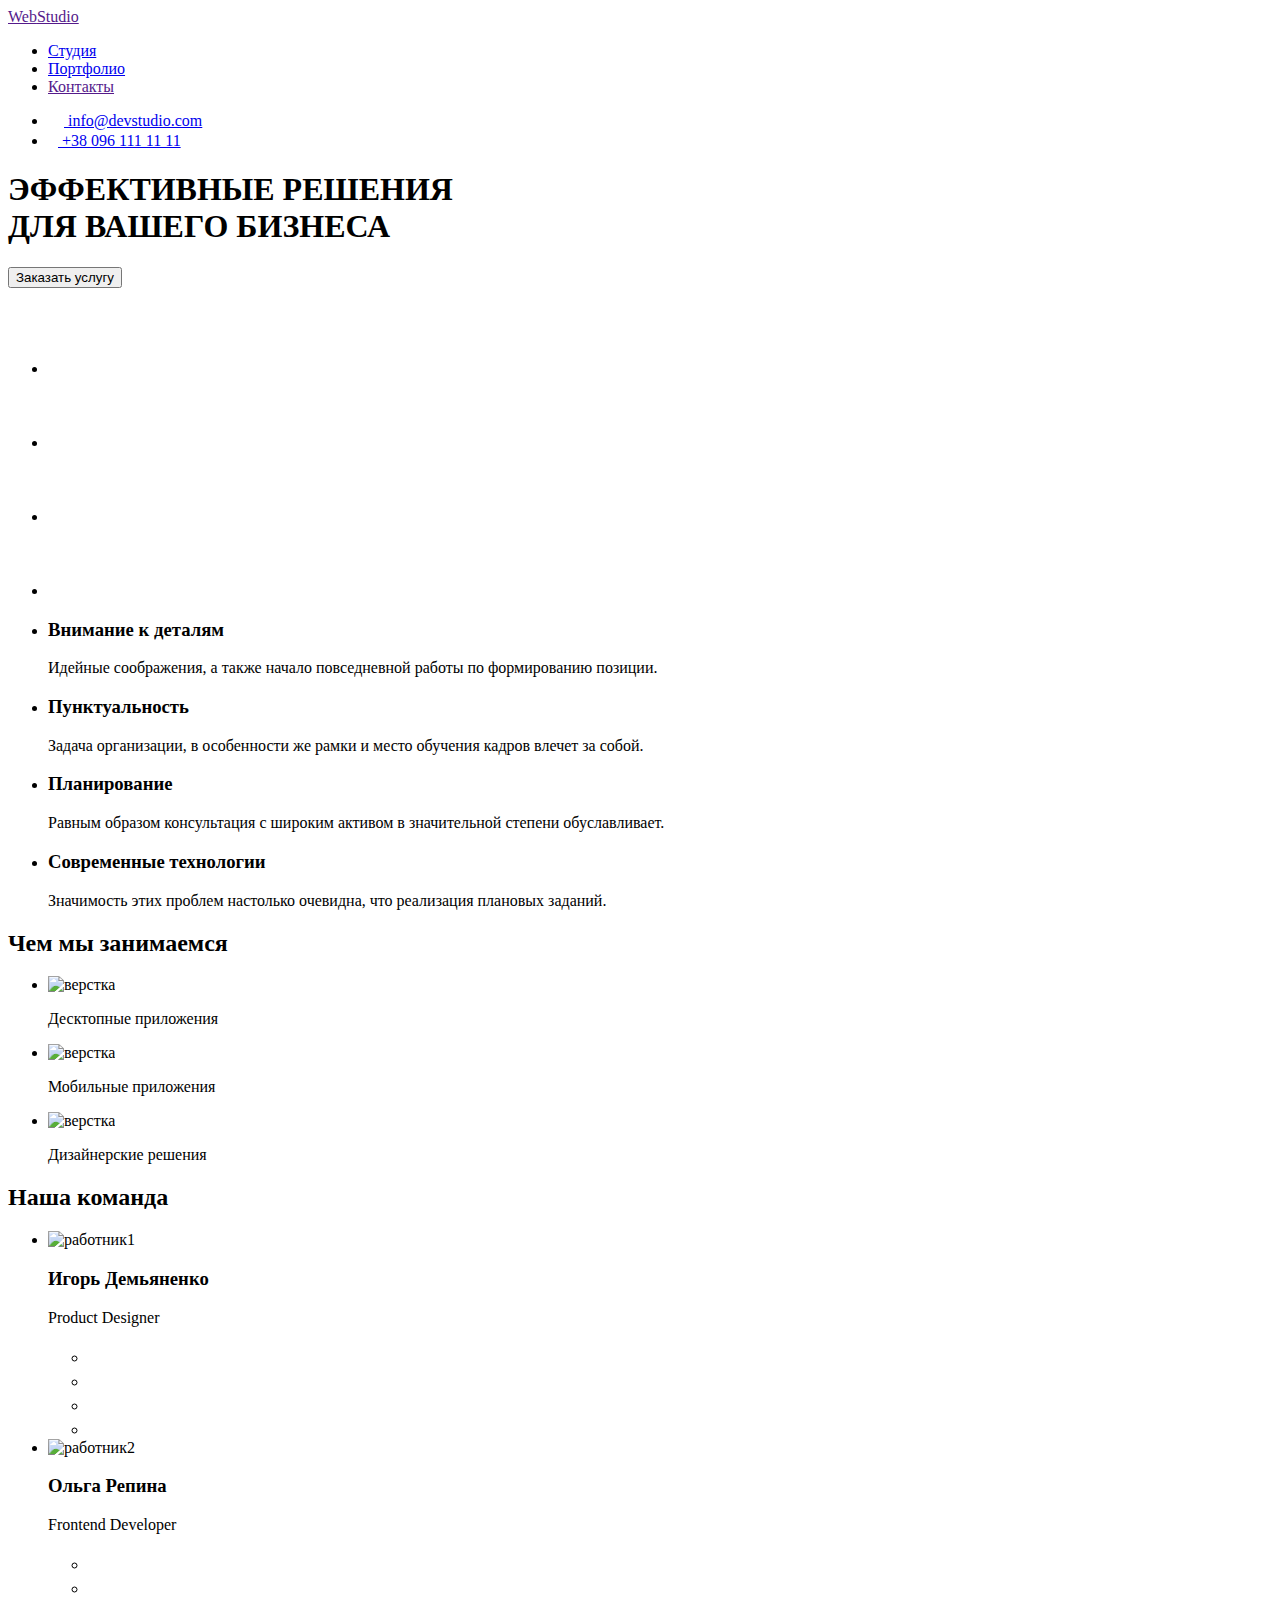
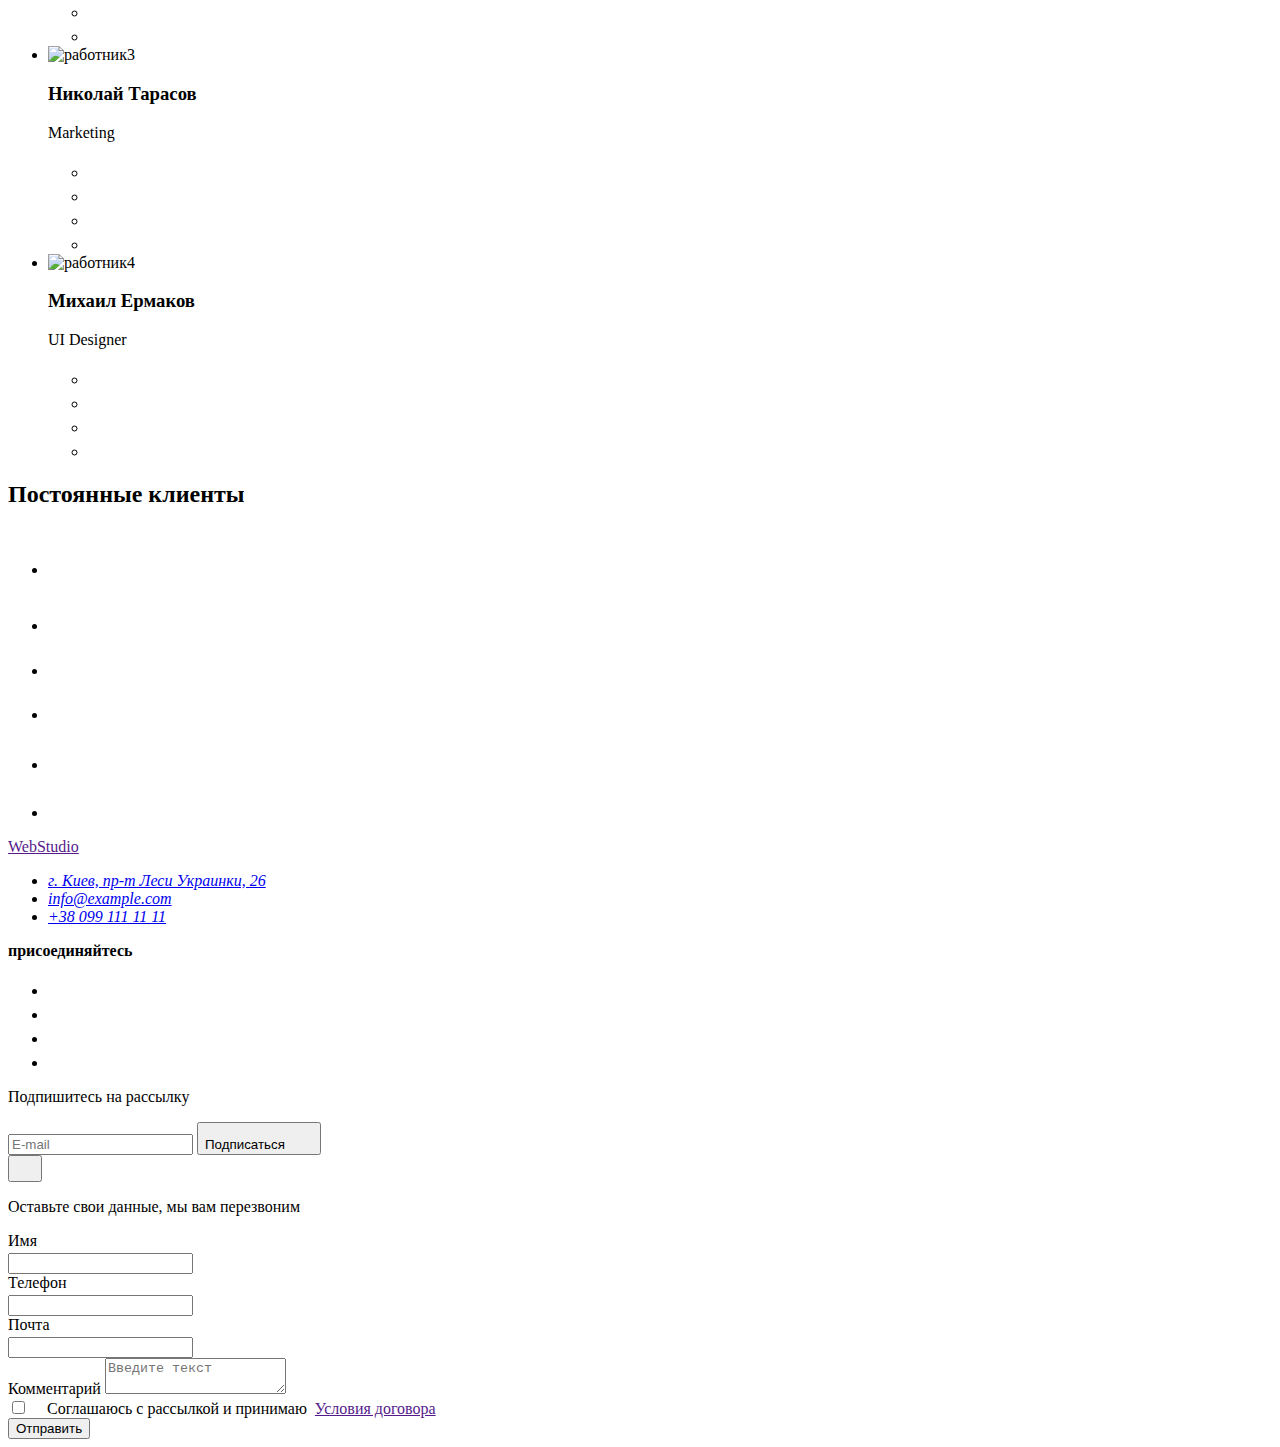
==== index.html @ 30b3a6b4 "7.0" ====
<!DOCTYPE html>
<html lang="ru">
<head>
    <meta charset="UTF-8">
    <meta http-equiv="X-UA-Compatible" content="IE=edge">
    <meta name="viewport" content="width=device-width, initial-scale=1.0">
    <title>Document</title> 
    <link rel="preconnect" href="https://fonts.googleapis.com">
    <link rel="preconnect" href="https://fonts.gstatic.com" crossorigin>
    <link href="https://fonts.googleapis.com/css2?family=Raleway:wght@700&family=Roboto:wght@400;500;700;900&display=swap" rel="stylesheet">
    <link rel="stylesheet" href="https://cdnjs.cloudflare.com/ajax/libs/modern-normalize/1.1.0/modern-normalize.min.css" integrity="sha512-wpPYUAdjBVSE4KJnH1VR1HeZfpl1ub8YT/NKx4PuQ5NmX2tKuGu6U/JRp5y+Y8XG2tV+wKQpNHVUX03MfMFn9Q==" crossorigin="anonymous" referrerpolicy="no-referrer" />
    <link rel="stylesheet" href="./css/styles.css" />
</head>

<body>
<header class="header">
    <div class="container">
<nav class="header-nav">
    <a class="logo link" href="" lang="en">Web<span class="logo-accent">Studio</span></a>
    
    <ul class="header-list list"> 
        <li class="header-item"><a href="./index.html" class="header-link link studia curent ">Студия</a></li>
        <li class="header-item"><a href="./portfolio.html" class="header-link link portfolio">Портфолио</a></li>
        <li class="header-item"><a href="" class="header-link link contacts">Контакты</a></li>
    </ul>
</nav>
    <ul class="header-connect list">
        <li class="header-connect-item"><a href="mailto:info@devstudio.com" class="header-mail link">
        <svg class="header-icon" width="16" height="12">
            <use href="./img/icons-four.svg#icon-envelope"></use>
        </svg> info@devstudio.com</a>
        </li>
        <li class="header-connect-item"><a href="tel:+380961111111" class="header-tel link">
        <svg class="header-icon" width="10" height="16">
            <use href="./img/icons-four.svg#icon-Vector"></use>
        </svg> +38 096 111 11 11</a>
        </li>
    </ul>
</div>

</header>

<main>   
<section class="business">
    <div class="container">
        <h1 class="main-title">ЭФФЕКТИВНЫЕ РЕШЕНИЯ <br>ДЛЯ ВАШЕГО БИЗНЕСА</h1>
        <button type="button" class="business-btn" data-modal-open>Заказать услугу</button>
    </div>
</section>
<section class="option">
        <ul class="option-soc-list list">
            <li class="option-soc-item">
                <div class="option-soc">
                <svg class="option-soc-icon" width="70" height="70">
                    <use href="./img/icons-three.svg#icon-antenna-1"></use>
                </svg>
                </div>
            </li>
            <li class="option-soc-item">
                <div class="option-soc">
                <svg class="option-soc-icon" width="70" height="70">
                    <use href="./img/icons-three.svg#icon-clock-1"></use>
                </svg>
                </div>
            </li>
            <li class="option-soc-item">
                <div class="option-soc">
                <svg class="option-soc-icon" width="70" height="70">
                    <use href="./img/icons-three.svg#icon-diagram-1"></use>
                </svg>
                </div>
            </li>
            <li class="option-soc-item">
                <div class="option-soc">
                <svg class="option-soc-icon" width="70" height="70">
                    <use href="./img/icons-three.svg#icon-astronaut-1"></use>
                </svg>
                </div>
            </li>
        </ul>
    <div class="container">
    <ul class="option-list list">
    <li class="option-item "> 
        <h3 class="option-item-title ">Внимание к деталям</h3>
    <p class="option-item-text">Идейные соображения, а также начало повседневной работы по формированию позиции. </p>
</li>
    <li class="option-item">
        <h3 class="option-item-title">Пунктуальность </h3>
    <p class="option-item-text">Задача организации, в особенности же рамки и место обучения кадров влечет за собой.</p>
</li>
    <li class="option-item">
        <h3 class="option-item-title">Планирование</h3>
    <p class="option-item-text">Равным образом консультация с широким активом в значительной степени обуславливает.</p>
</li>
    <li class="option-item">
        <h3 class="option-item-title">Современные технологии</h3>
    <p class="option-item-text">Значимость этих проблем настолько очевидна, что реализация плановых заданий.</p>
</li>
</ul>
</div>
</section>
<section class="work">
<div class="container">
<h2 class="work-title">Чем мы занимаемся</h2>
<ul class="work-list list">
    <li class="work-item">
        <div class="thumb list">
            <img src="img/cod.jpg" alt="верстка" width="370" height="294" class="work-pict">
            <p class="pre-text">Десктопные приложения</p> 
        </div>
    </li>
        
    <li class="work-item">
        <div class="thumb">
            <img src="img/telephone.jpg" alt="верстка" width="370" height="294"  class="work-pict">
            <p class="pre-text">Мобильные приложения</p>
        </div>
    </li>
    <li class="work-item">
        <div class="thumb">
            <img src="img/laptop.jpg" alt="верстка" width="370" height="294" class="work-pict">
            <p class="pre-text">Дизайнерские решения</p>
        </div>
    </li>
</ul>
</div>
</section>
<section class="hero">
    <div class="container">
<h2 class="hero-title">Наша команда</h2>
<ul class="hero-list list">
    <li class="hero-item">       
        <img src="./img/igor.jpg" alt="работник1" width="270" height="260"  class="hero-pict">
        <div class="about-people">
        <h3 class="hero-name">Игорь Демьяненко</h3>
        <p class="hero-work">Product Designer</p>
        <ul class="hero-soc-list list">
            <li class="hero-soc-item"><a href="" class="hero-soc-link link">
                <svg class="hero-soc-icon" width="20" height="20">
                    <use href="./img/icons.svg#icon-instagram-2-1"></use>
                </svg>
            </a></li>
            <li class="hero-soc-item"><a href="" class="hero-soc-link link">
                <svg class="hero-soc-icon" width="20" height="20">
                    <use href="./img/icons.svg#icon-twitter-1-1"></use>
                </svg>
            </a></li>
            <li class="hero-soc-item"><a href="" class="hero-soc-link link">
                <svg class="hero-soc-icon" width="20" height="20">
                    <use href="./img/icons.svg#icon-facebook-1-1"></use>
                </svg>
            </a></li>
            <li class="hero-soc-item"><a href="" class="hero-soc-link link">
                <svg class="hero-soc-icon" width="20" height="20">
                    <use href="./img/icons.svg#icon-linkedin-1-1"></use>
                </svg>
            </a></li>
        </ul>
        </div>
    </li>

    <li class="hero-item">
                            
        <img src="./img/olha.jpg" alt="работник2" width="270" height="260" class="hero-pict">
        <div class="about-people">
        <h3 class="hero-name">Ольга Репина</h3>
        <p class="hero-work">Frontend Developer</p>
        <ul class="hero-soc-list list">
            <li class="hero-soc-item"><a href="" class="hero-soc-link link">
                <svg class="hero-soc-icon" width="20" height="20">
                    <use href="./img/icons.svg#icon-instagram-2-1"></use>
                </svg>
            </a></li>
            <li class="hero-soc-item"><a href="" class="hero-soc-link link">
                <svg class="hero-soc-icon" width="20" height="20">
                    <use href="./img/icons.svg#icon-twitter-1-1"></use>
                </svg>
            </a></li>
            <li class="hero-soc-item"><a href="" class="hero-soc-link link">
                <svg class="hero-soc-icon" width="20" height="20">
                    <use href="./img/icons.svg#icon-facebook-1-1"></use>
                </svg>
            </a></li>
            <li class="hero-soc-item"><a href="" class="hero-soc-link link">
                <svg class="hero-soc-icon" width="20" height="20">
                    <use href="./img/icons.svg#icon-linkedin-1-1"></use>
                </svg>
            </a></li>
        </ul>
        </div>   
    </li>
    <li class="hero-item">                
        <img src="./img/nikolay.jpg" alt="работник3" width="270" height="260" class="hero-pict">
        <div class="about-people">
        <h3 class="hero-name">Николай Тарасов</h3>
        <p class="hero-work">Marketing</p>
        <ul class="hero-soc-list list">
            <li class="hero-soc-item"><a href="" class="hero-soc-link link">
                <svg class="hero-soc-icon" width="20" height="20">
                    <use href="./img/icons.svg#icon-instagram-2-1"></use>
                </svg>
            </a></li>
            <li class="hero-soc-item"><a href="" class="hero-soc-link link">
                <svg class="hero-soc-icon" width="20" height="20">
                    <use href="./img/icons.svg#icon-twitter-1-1"></use>
                </svg>
            </a></li>
            <li class="hero-soc-item"><a href="" class="hero-soc-link link">
                <svg class="hero-soc-icon" width="20" height="20">
                    <use href="./img/icons.svg#icon-facebook-1-1"></use>
                </svg>
            </a></li>
            <li class="hero-soc-item"><a href="" class="hero-soc-link link">
                <svg class="hero-soc-icon" width="20" height="20">
                    <use href="./img/icons.svg#icon-linkedin-1-1"></use>
                </svg>
            </a></li>
        </ul>
        </div>
    </li>

    <li class="hero-item"> 
        <img src="./img/mihail.jpg" alt="работник4" width="270" height="260" class="hero-pict">
        <div class="about-people">
        <h3 class="hero-name">Михаил Ермаков</h3>
        <p class="hero-work">UI Designer</p> 
        <ul class="hero-soc-list list">
            <li class="hero-soc-item"><a href="" class="hero-soc-link link">
                <svg class="hero-soc-icon" width="20" height="20">
                    <use href="./img/icons.svg#icon-instagram-2-1"></use>
                </svg>
            </a></li>
            <li class="hero-soc-item"><a href="" class="hero-soc-link link">
                <svg class="hero-soc-icon" width="20" height="20">
                    <use href="./img/icons.svg#icon-twitter-1-1"></use>
                </svg>
            </a></li>
            <li class="hero-soc-item"><a href="" class="hero-soc-link link">
                <svg class="hero-soc-icon" width="20" height="20">
                    <use href="./img/icons.svg#icon-facebook-1-1"></use>
                </svg>
            </a></li>
            <li class="hero-soc-item"><a href="" class="hero-soc-link link">
                <svg class="hero-soc-icon" width="20" height="20">
                    <use href="./img/icons.svg#icon-linkedin-1-1"></use>
                </svg>
            </a></li>
        </ul>         
        </div>
    </li>
</ul>
</div>
</section>
<section class="customers">
<h2 class="customers-title">Постоянные клиенты</h2>
<ul class="customers-list list">
    <li class="customers-item"><a href="" class="customers-link">
        <svg class="customers-icon" width="41" height="46.7">
            <use href="./img/icons-two.svg#icon-Union-2"></use>
        </svg>
    </a></li>
    <li class="customers-item"><a href="" class="customers-link">
        <svg class="customers-icon" width="40" height="52">
            <use href="./img/icons-two.svg#icon-Union-1"></use>
        </svg>
    </a></li>
    <li class="customers-item"><a href="" class="customers-link">
        <svg class="customers-icon" width="43.46" height="41.18">
            <use href="./img/icons-two.svg#icon-Object-2"></use>
        </svg>
    </a></li>
    <li class="customers-item"><a href="" class="customers-link">
        <svg class="customers-icon" width="84.44" height="40.62">
            <use href="./img/icons-two.svg#icon-group-2"></use>
        </svg>
    </a></li>
    <li class="customers-item"><a href="" class="customers-link">
        <svg class="customers-icon" width="62.54" height="45.43">
            <use href="./img/icons-two.svg#icon-group-1"></use>
        </svg>
    </a></li>
    <li class="customers-item"><a href="" class="customers-link">
        <svg class="customers-icon" width="93.79" height="43.93">
            <use href="./img/icons-two.svg#icon-Object-1"></use>
        </svg>
    </a></li>
</ul>
</section>
</main>
<footer class="footer">
    <div class="footer-container container">
    <div class="address-container">   
    <a class="logo link" href="" lang="en">Web<span class="logo-accent-two">Studio</span></a>
    <address>
        <ul class="footer-list list">
        <li class="footer-item"><a href="https://bit.ly/3pXMvUd" target="_blank" rel="noopener noreferrer" class="footer-link-place link">г. Киев, пр-т
            Леси Украинки, 26</a> </li>
        <li class="footer-item"><a href="mailto:info@example.com" class="footer-mail link">info@example.com</a> </li>
        <li class="footer-item"><a href="tel:+380991111111" class="footer-tel link">+38 099 111 11 11</a> </li>
        </ul>
    </address>
    </div>
    <div class="join">
        <strong class="join-title">присоединяйтесь</strong>
        <ul class="join-list list">
            <li class="join-item">
                <a href="" class="join-link link">
                    <svg class="join-icon" width="20" height="20">
                        <use href="./img/icons.svg#icon-instagram-2-1"></use>
                    </svg>
                </a>
            </li>
            <li class="join-item">
                <a href="" class="join-link link">
                    <svg class="join-icon" width="20" height="20">
                        <use href="./img/icons.svg#icon-twitter-1-1"></use>
                    </svg>
                </a>
            </li>
            <li class="join-item">
                <a href="" class="join-link link">
                    <svg class="join-icon" width="20" height="20">
                        <use href="./img/icons.svg#icon-facebook-1-1"></use>
                    </svg>
                </a>
            </li>
            <li class="join-item">
                <a href="" class="join-link link">
                    <svg class="join-icon" width="20" height="20">
                        <use href="./img/icons.svg#icon-linkedin-1-1"></use>
                    </svg>
                </a>
            </li>
        </ul>
    </div>
    <div class="sub-footer">
    <p class="join-title">Подпишитесь на рассылку</p>
        <form class="footer-form">
            <label for="email" class="footer-label"></label>
            <input type="email" id="email" name="email" class="footer-input" placeholder="E-mail">
        <button type="button" class="form-btn">Подписаться
            <svg class="send-icon" width="24" height="24">
                <use href="./img/modal-icons.svg#icon-icon-send"></use>
            </svg>
        </button>
        </form>  
    </div>
    </div>
    </footer>
    <div class="backdrop is-hidden" data-modal>
        <div class="modal">
            <button type="button" class="window-btn" data-modal-close>
                <svg class="close-icon" width="18" height="18">
                    <use href="./img/close.svg#icon-close"></use>
                </svg>
            </button>
            <p class="modal-title">Оставьте свои данные, мы вам перезвоним</p>
            <form class="modal-form">
                <div class="container-form">
                    <label for="user-name" class="modal-label">Имя</label>
                    <div class="input-wrap">
                    <input type="text" name="name" id="user-name" class="modal-input" placeholder="">
                    <svg class="form-icon" width="18" height="18">
                        <use href="./img/modal-icons.svg#icon-person-black"></use>
                    </svg>
                </div>
                </div>
                <div class="container-form">
                    <label for="telephone" class="modal-label">Телефон</label>
                    <div class="input-wrap">
                    <input type="telephone" name="telephone" id="telephone" class="modal-input" placeholder="">
                    <svg class="form-icon" width="18" height="18px">
                        <use href="./img/modal-icons.svg#icon-phone-black"></use>
                    </svg>
                </div>
                </div>
                <div class="container-form">
                    <label for="email" class="modal-label">Почта</label>
                    <div class="input-wrap">
                    <input type="email" name="email" id="email" class="modal-input" placeholder="">
                    <svg class="form-icon" width="18" height="18">
                        <use href="./img/modal-icons.svg#icon-email-black"></use>
                    </svg>
                </div>
                </div>
                <div class="container-form">
                    <label for="comment" class="modal-label">Комментарий</label>
                    <textarea name="comment" id="comment" class="modal-textarea" placeholder="Введите текст"></textarea>
                </div>
                <div class="modal-field">
                    <input type="checkbox" name="privacy" id="privacy" class="input-check visually-hidden">
                    <label for="privacy" class="label-check"> 
                        <span>
                        <svg class="check-icon" width="11" height="8">
                            <use href="./img/modal-icons.svg#icon-Vector-3-1"></use>
                        </svg>
                    </span>
                        Соглашаюсь с рассылкой и принимаю&nbsp; <a href="" class="label-link">Условия договора</a>
                    </label>
                </div>
                <button type="submit" class="form-btn">Отправить</button>
                

            </form>
        </div>
    </div>
    <script src="./jc/modal.js"></script>
</body>
</html>
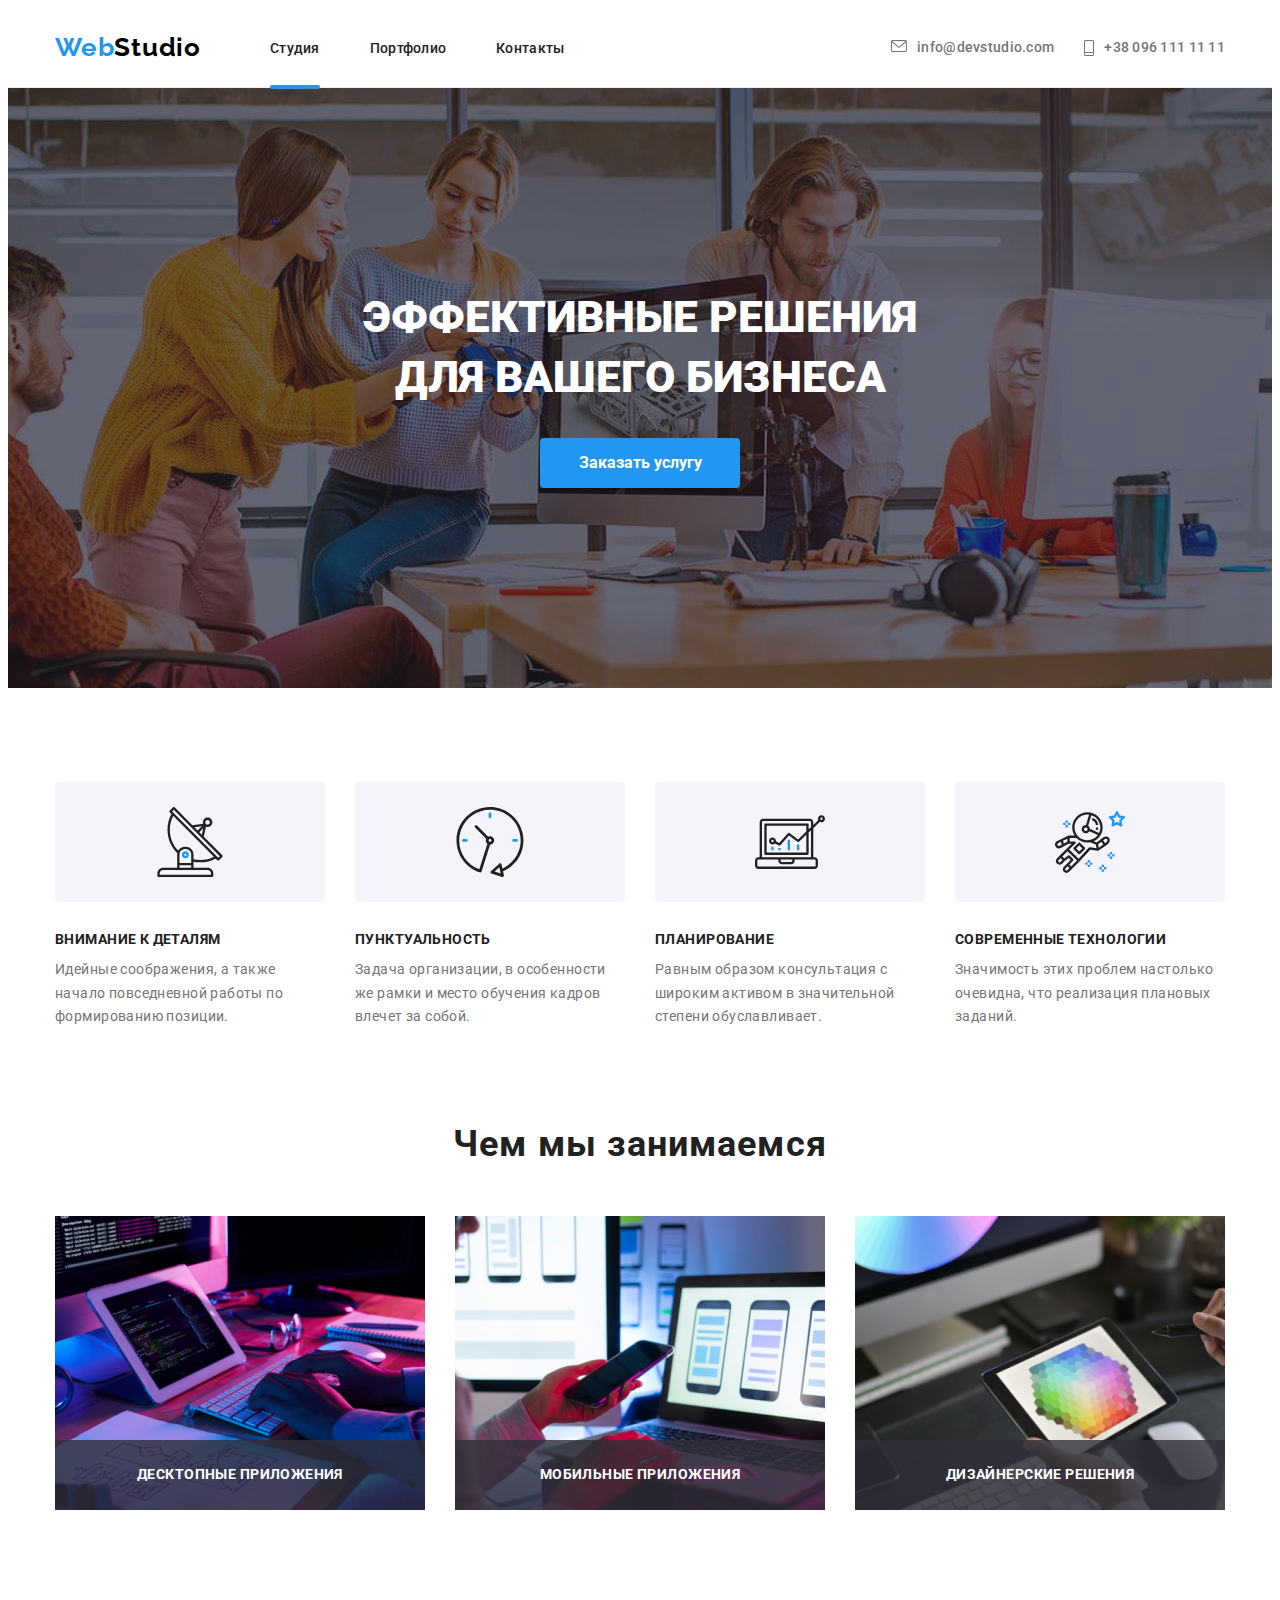
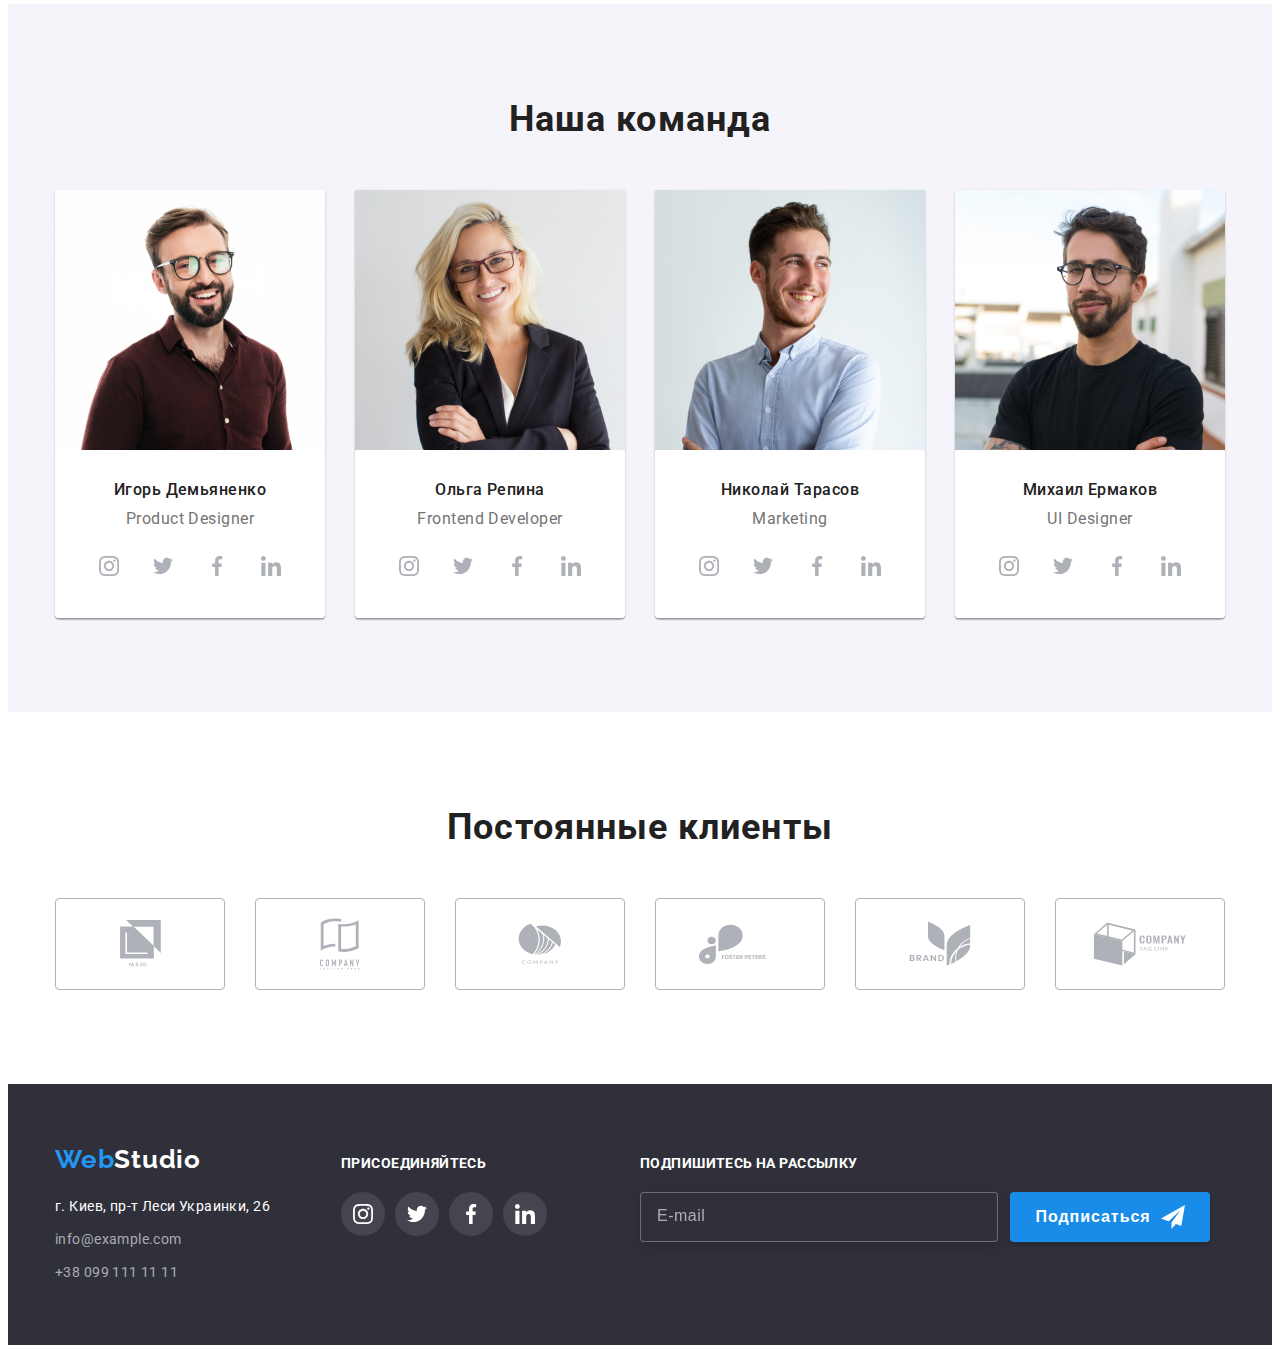
==== commit b6f8e24f: "7.2" ====
--- a/index.html
+++ b/index.html
@@ -9,7 +9,8 @@
     <link rel="preconnect" href="https://fonts.gstatic.com" crossorigin>
     <link href="https://fonts.googleapis.com/css2?family=Raleway:wght@700&family=Roboto:wght@400;500;700;900&display=swap" rel="stylesheet">
     <link rel="stylesheet" href="https://cdnjs.cloudflare.com/ajax/libs/modern-normalize/1.1.0/modern-normalize.min.css" integrity="sha512-wpPYUAdjBVSE4KJnH1VR1HeZfpl1ub8YT/NKx4PuQ5NmX2tKuGu6U/JRp5y+Y8XG2tV+wKQpNHVUX03MfMFn9Q==" crossorigin="anonymous" referrerpolicy="no-referrer" />
-    <link rel="stylesheet" href="./css/styles.css" />
+    <!-- <link rel="stylesheet" href="./css/styles.css" /> -->
+    <link rel="stylesheet" href="./css/main.min.css">
 </head>
 
 <body>
--- a/css/styles.css
+++ b/css/styles.css
@@ -0,0 +1,979 @@
+:root {
+    --header-color: #212121;
+    --title-color:#212121;
+    --text-color:#757575;
+    --btn-color:#2196F3;
+    --second-title-color:#FFFFFF;
+    --logo-colar:#2196F3;
+    --header-link-color:#757575;
+    --second-btn-color:#212121;
+}
+img {
+  display: block;
+}
+
+* {
+  box-sizing: border-box;
+}
+address {
+  font-style: normal;
+}
+p, h1, h2, h3, h4, h5, h6{
+  margin: 0;
+}
+ul{
+  margin: 0;
+  padding-left: 0;
+}
+
+
+body{
+font-family: 'Roboto', sans-serif;
+color: #212121;
+
+}
+.list {
+    list-style: none;
+}
+.link {
+    text-decoration: none;
+}
+.container {
+  width: 1200px;
+  margin: 0 auto;
+  padding-left: 15px;
+  padding-right: 15px;
+}
+                                          /*header*/
+.header {
+  padding-top: 24px;
+  padding-bottom: 24px;
+  border-bottom: 1px solid #ECECEC;
+}
+.logo {font-family: 'Raleway',sans-serif;
+    font-style: normal;
+    font-weight: 700;
+    font-size: 26px;
+    line-height: 1.19;
+    letter-spacing: 0.03em;
+    color: var(--logo-colar);
+    width: 145px;
+    height: 31px;
+  }
+  .logo {
+    margin-right: 70px;
+  }
+    .logo-accent {
+        color: black;
+    }
+    .logo-accent-two{
+      color: #FFFFFF;
+    }
+    .header-list {
+      display: flex;;
+    }
+    .curent::after{
+      position: absolute;
+      
+      bottom: -1px;
+      content: "";
+      display: block;
+      width: 100%;
+      height: 4px;
+      background-color: #2196F3;
+      border-radius: 2px;
+      
+      }
+    .header-nav {
+      display: flex;
+      align-items: center;
+    }
+    .header .container {
+    display: flex;
+    align-items: center;
+    }
+  .header-link {
+    padding-top: 32px;
+    padding-bottom: 32px;
+    position: relative;
+    font-weight: 500;
+    font-size: 14px;
+    line-height: 1.14;  
+    letter-spacing: 0.02em;
+    color: var(--header-color);
+    transition: color 250ms cubic-bezier(0.4, 0, 0.2, 1);
+    
+  }
+
+  .header-item {
+  margin-right: 50px;
+
+  }
+  .header-item:last-child {
+    margin-right: 0;
+  }
+  
+  .header-mail {
+      
+  font-weight: 500;
+  font-size: 14px;
+  line-height: 1.14;
+  letter-spacing: 0.02em;
+  color: var(--header-link-color);
+  margin-right: 30px;
+  transition: color 250ms cubic-bezier(0.4, 0, 0.2, 1);
+  }
+  .header-tel {
+    font-weight: 500;
+    font-size: 14px;
+    line-height: 1.14;
+    letter-spacing: 0.02em;
+    color: var(--header-link-color);
+    transition: color 250ms cubic-bezier(0.4, 0, 0.2, 1);
+  }
+  .header-connect {
+    margin-left: auto;
+    display: flex;
+  }
+  .header-tel, .header-mail {
+  
+  display: flex;
+  }
+  .header-icon {
+    fill: #757575;
+    margin-right: 10px;  
+    transition: color 250ms cubic-bezier(0.4, 0, 0.2, 1);
+  }
+
+  .header-link:hover,
+  .header-link:focus {
+    color: var(--btn-color);
+  }
+  .header-mail:hover,
+  .header-mail:focus {
+    color: var(--btn-color);
+  }
+  .header-mail:hover .header-icon,
+  .header-mail:focus .header-icon {
+    fill: var(--btn-color);
+  }
+  .header-tel:hover,
+  .header-tel:focus {
+    color: var(--btn-color);
+  }
+
+  .header-tel:hover .header-icon,
+  .header-tel:focus .header-icon{
+    color: var(--btn-color);
+    fill: var(--btn-color);
+  }
+
+  .business-btn:hover,
+  .business-btn:focus {
+    background: var(--btn-color);
+  }
+  .main-btn:hover,
+  .main-btn:focus {
+    background: var(--btn-color);
+    color: #FFFFFF;
+    box-shadow: 0px 3px 1px rgba(0, 0, 0, 0.1), 0px 1px 2px rgba(0, 0, 0, 0.08), 0px 2px 2px rgba(0, 0, 0, 0.12);
+  }
+  .footer-link-place:hover,
+  .footer-link-place:focus {
+    color: var(--btn-color);
+  }
+  .footer-mail:hover,
+  .footer-mail:focus {
+    color: var(--btn-color);
+  }
+  .footer-tel:hover,
+  .footer-tel:focus {
+    color: var(--btn-color);
+
+  }
+                                        /*main*/
+
+  .business{
+  background: #2F303A;
+  background-image: linear-gradient(rgba(47, 48, 58, 0.4),
+  rgba(47, 48, 58, 0.4)), url(../img/photo_bg.jpg);
+  max-width: 1600px;  
+  margin: 0px auto;
+  background-repeat: no-repeat;
+  background-position: center;
+  background-size: cover;
+  padding-top: 200px;
+  padding-bottom: 200px;
+}                                        
+.main-title {
+    font-weight: 900;
+font-size: 44px;
+line-height: 1.36;
+color:var(--second-title-color);
+text-align: center;
+margin-bottom: 30px;
+width: 696px;
+margin-left: auto;
+margin-right: auto;
+}
+
+
+  .business-btn {
+    font-family: 'Roboto';
+    font-style: normal;
+    font-weight: 700;
+    font-size: 16px;
+    line-height: 1.88;
+    min-width: 200px;
+    height: 50px;
+    margin: 0 auto;
+    display: block;
+    background: #2196F3;
+    box-shadow: 0px 4px 4px rgba(0, 0, 0, 0.15);
+    border-radius: 4px;
+    color: #FFFFFF;
+    transition: color 250ms linear, background 250ms linear ;
+    border: transparent;
+  }   
+  .option {
+    padding-top: 94px;
+    padding-bottom: 94px;
+  }
+    .option-list {
+    display: flex;
+
+    }
+    .option-item:not(:last-child) {
+      margin-right: 30px;
+    }
+    .option-item {
+      width: 270px;
+    }
+  
+  .option-item-title {
+    font-weight: 700;
+    font-size: 14px;
+    line-height: 1.14;
+    letter-spacing: 0.03em;
+    text-transform: uppercase;
+    color: var(--title-color);
+    margin-bottom: 10px;
+  } 
+  .option-item-text {
+    font-size: 14px;
+    line-height: 1.71;
+    letter-spacing: 0.03em;
+    
+    color: var(--text-color);
+  }     
+
+  .option-soc-list {
+  display: flex;
+  justify-content: center;
+  }
+
+  .option-soc-item {
+    width: 270px;
+    height: 120px;
+    background: #F5F4FA;
+    border-radius: 4px;
+    margin-bottom: 30px;
+    margin-left: 30px;
+  }
+
+  .option-soc-item:first-child {
+    margin-left: 0px;
+  }
+
+  .option-soc {
+    display: flex;
+    width: 100%;
+    height: 100%;
+    justify-content: center;
+    align-items: center;
+  }
+
+
+
+
+  .work {
+    padding-bottom: 94px;
+  }
+  .work-title {
+    font-weight: 700;
+    font-size: 36px;
+    line-height: 1.17;
+    letter-spacing: 0.03em;
+    color: var(--title-color);
+    margin-bottom: 50px;
+    text-align: center;
+  }   
+  .work-list {
+    display: flex;
+  }
+  .work-item:not(:last-child) {
+    margin-right: 30px;
+
+  } 
+  
+  
+  
+  .thumb {
+    position: relative;
+    
+
+  }
+  .thumb> .pre-text {
+    position: absolute;
+    left: 0;
+    bottom: 0;
+    color:#FFFFFF ;
+    background-color: rgba(47, 48, 58, 0.8);
+    display: flex;
+    align-items: center;
+    justify-content: center;
+    width: 370px;
+    height: 70px;
+    
+  }
+
+  .pre-text {
+    font-weight: 700;
+    font-size: 14px;
+    line-height: 1.14;
+    text-align: center;
+    letter-spacing: 0.03em;
+    text-transform: uppercase;
+    color: #FFFFFF;
+    
+  }
+  
+  .hero {
+    background: #F5F4FA;
+    padding-top: 94px;
+    padding-bottom: 94px; 
+  }
+  .hero-title {
+    font-weight: 700;
+    font-size: 36px;
+    line-height: 1.17;
+    letter-spacing: 0.03em;
+    color: var(--title-color);
+    text-align: center;
+    margin-bottom: 50px;
+  }  
+  .hero-list {
+    display: flex;
+    margin: -15px;
+  }
+  /* .hero-item:not(:last-child) {
+    margin-right: 30px; 
+
+  } */
+  .hero-item {
+    /* flex-basic: calc((100% - 120px) / 4); */
+    flex-basis: calc(100% / 4 - 30px);
+    margin: 15px;
+    box-shadow: 0px 1px 3px rgba(0, 0, 0, 0.12), 0px 1px 1px rgba(0, 0, 0, 0.14), 0px 2px 1px rgba(0, 0, 0, 0.2);
+    border-radius: 0px 0px 4px 4px; 
+  }
+  .about-people {
+    padding-top: 30px;
+    padding-bottom: 30px;
+    text-align: center;
+    background-color: #FFFFFF;
+    border-radius: 4px;
+  }
+
+  .hero-name {
+    font-weight: 500;
+    font-size: 16px;
+    line-height: 1.19;
+    letter-spacing: 0.03em;
+    color: var(--title-color);
+    margin-bottom: 10px;
+  }     
+  .hero-work {
+    font-size: 16px;
+    line-height: 1.19;
+    letter-spacing: 0.03em;
+    
+    color: var(--text-color);
+    margin-bottom: 16px;
+  }   
+
+  .hero-soc-list {
+    display: flex;
+    justify-content: center;
+  }
+
+  .hero-soc-item {
+    width: 44px;
+    height: 44px;
+    margin-left: 10px;
+
+  }
+  
+  .hero-soc-item:first-child {
+    margin-left: 0px;
+  }
+
+  .hero-soc-link {
+    display: flex;
+    align-items: center; 
+    justify-content: center; 
+    width: 100%;
+    height: 100%;
+    border-radius: 50px;
+    transition: background 250ms cubic-bezier(0.4, 0, 0.2, 1);
+  }
+  .hero-soc-icon {
+    fill:  #AFB1B8;
+    transition: fill 250ms cubic-bezier(0.4, 0, 0.2, 1)
+  }
+
+  .hero-soc-link:hover,
+  .hero-soc-link:focus {
+    background: #2196F3;
+  }
+
+  .hero-soc-link:hover .hero-soc-icon,
+  .hero-soc-link:focus .hero-soc-icon {
+    fill: #FFFFFF;
+  }
+  
+  .customers {
+    padding-top: 94px;
+    padding-bottom: 94px;
+    
+  }
+
+  .customers-title {
+    font-weight: 700;
+    font-size: 36px;
+    line-height: 1.17;
+    text-align: center;
+    letter-spacing: 0.03em;
+    color: #212121;
+    text-align: center;
+    margin-bottom: 50px;
+  }
+  .customers-list {
+    display: flex;
+    justify-content: center;
+  }
+
+  .customers-item {
+    width: 170px;
+    height: 92px;
+    margin-left: 30px; 
+    border: 1px solid #AFB1B8;
+    border-radius: 4px;
+  }
+  .customers-item:first-child {
+    margin-left: 0px;
+  }
+
+  .customers-icon {
+    fill: #AFB1B8;
+    transition: fill 250ms cubic-bezier(0.4, 0, 0.2, 1);
+  }
+
+  .customers-link {
+    display: flex;
+    align-items: center ;
+    justify-content: center;
+    width: 100%;
+    height: 100%;
+    transition: background 250ms cubic-bezier(0.4, 0, 0.2, 1);
+  }
+  
+  .customers-link:hover,
+  .customers-link:focus {
+    border: 1px solid #2196F3;
+  }
+
+  .customers-link:hover .customers-icon,
+  .customers-link:focus .customers-icon {
+    fill: #2196F3;
+  }
+
+                                    /*footer*/
+  .footer {
+    background: #2F303A;
+    padding-top: 60px;
+    padding-bottom: 60px; 
+    
+  }
+  .footer-container {
+    display: flex;
+    align-items: baseline;
+  }
+  .address-container {
+    margin-right: 70px;
+  }
+  
+  .footer-list {
+    margin-top: 20px;
+  }
+
+  .footer-link-place {
+    font-size: 14px;
+    line-height: 1.71;
+    letter-spacing: 0.03em;
+    color: var(--second-title-color);
+    transition: color 250ms cubic-bezier(0.4, 0, 0.2, 1);
+  }
+  .footer-mail {
+    font-size: 14px;
+    line-height: 1.71;
+    letter-spacing: 0.03em;
+    color: rgba(255, 255, 255, 0.6);
+    transition: color 250ms cubic-bezier(0.4, 0, 0.2, 1);
+  }
+  .footer-tel {
+    font-size: 14px;
+    line-height: 1.71;
+    letter-spacing: 0.03em;
+    color: rgba(255, 255, 255, 0.6);
+    transition: color 250ms cubic-bezier(0.4, 0, 0.2, 1);
+  }
+  .footer-item:not(:last-child) {
+    margin-bottom: 9px;
+
+  } 
+  .join-title {
+    font-weight: 700;
+    font-size: 14px;
+    line-height: 1.14;
+    letter-spacing: 0.03em;
+    color: #FFFFFF;
+    display: block;
+    margin-bottom: 20px;
+    text-transform: uppercase; 
+  }
+
+  .join-list {
+    display: flex;
+    justify-content: center;
+  }  
+  .join-item {
+    width: 44px;
+    height: 44px;
+    margin-left: 10px;
+  }
+  .join-item:first-child {
+    margin-left: 0px;
+  } 
+
+  .join-link {
+    display: flex;
+    justify-content: center;
+    align-items: center;
+    width: 100%;
+    height: 100%;
+    border-radius: 50px;
+    background: rgba(255, 255, 255, 0.1);
+    transition: background 250ms cubic-bezier(0.4, 0, 0.2, 1);
+  }   
+  
+  .join-icon {
+    fill: #FFFFFF;
+  } 
+
+  .join-link:hover,
+  .join-link:focus {
+    background: #2196F3;
+  }
+    
+  
+
+
+                            /*main-portfolio*/
+                            
+  .main-box {
+    padding-top: 94px;
+    padding-bottom: 94px;
+  } 
+
+  .main-btn {
+    font-family: 'Roboto';
+    font-style: normal;
+    font-weight: 500;
+    font-size: 16px;
+    line-height: 1.63;
+    letter-spacing: 0.03em;
+    color: var(--second-btn-color);
+    padding: 6px 22px;
+    background: #F5F4FA;
+    border-radius: 4px;
+    border: #FFFFFF;
+    transition: color 250ms cubic-bezier(0.4, 0, 0.2, 1), background 250ms cubic-bezier(0.4, 0, 0.2, 1);
+    
+  }  
+  .main-list {
+    margin-bottom: 50px;
+    display:flex;
+    justify-content: center;
+  }
+  .main-item:not(:last-child) {
+    margin-right: 8px;
+  }
+  
+  .about-box {
+    padding-top: 20px;
+    padding-bottom: 20px;
+    /* border: 1px solid #EEEEEE; */
+    padding-left: 24px;
+    padding-right: 24px;
+  }
+  .box-list {
+    display: flex;
+    flex-wrap: wrap;
+    margin: -15px;
+  }
+  .box-item {
+  flex-basis: calc(100% / 9 - 30px);
+    margin: 15px; 
+    outline: 1px solid #EEEEEE;
+    transition: box-shadow 250ms cubic-bezier(0.4, 0, 0.2, 1);
+    
+  }
+
+
+  .box-item:hover,
+  .box-item:focus {
+box-shadow: 0px 1px 1px rgba(0, 0, 0, 0.12), 0px 4px 4px 
+rgba(0, 0, 0, 0.06), 1px 4px 6px rgba(0, 0, 0, 0.16);
+  }
+  .box-item:hover .box-pre-text {
+    transform:translateY(0) ;
+  }
+
+  .box-title{
+    font-weight: 700;
+    font-size: 18px;
+    line-height: 2.00;
+    letter-spacing: 0.06em;
+    color: var(--title-color);
+    margin-bottom: 4px;
+  
+  }                                                   
+  .box-text {
+    font-size: 16px;
+    line-height: 1.88;
+    letter-spacing: 0.03em;
+    
+    color: var(--text-color);
+  }  
+  .box-wrap {
+    position: relative;
+    overflow: hidden;
+  }  
+  .box-pre-text {
+    position: absolute;
+    top: 0;
+    font-weight: 400;
+    font-size: 18px;
+    line-height: 1.55;
+    letter-spacing: 0.03em;
+    color: #FFFFFF;
+    background: rgba(33, 150, 243, 0.9);
+    padding: 63px 24px;
+    height: 100%;
+    transform:translateY(100%) ;
+    transition: transform 250ms cubic-bezier(0.4, 0, 0.2, 1);
+  }
+
+  .join {
+    margin-right: 93px;
+  }
+
+  .footer-form {
+    display: flex;
+    align-items: flex-end;
+  }
+  
+  .footer-input {
+    border: 1px solid rgba(255, 255, 255, 0.3);
+    filter: drop-shadow(0px 4px 4px rgba(0, 0, 0, 0.15));
+    border-radius: 4px;
+    background-color: #2F303A;
+    width: 358px;
+    height: 50px;
+    padding-left: 16px;
+    margin-right: 12px;
+  }
+  .form-btn {
+    background: #2196F3;
+    box-shadow: 0px 4px 4px rgba(0, 0, 0, 0.15);
+    border-radius: 4px;
+    width: 200px;
+    height: 50px;
+    font-weight: 700;
+    font-size: 16px;
+    line-height: 1.87;
+    display: flex;
+    align-items: center;
+    justify-content: center;
+    text-align: center;
+    letter-spacing: 0.06em;
+    color: #FFFFFF;
+    /* padding-left: 29px; */
+    border: transparent;
+    padding: 0;
+    border: none;
+  }
+
+  .send-icon {
+    margin-left: 10px;
+    
+    
+    
+  }
+
+  .footer-input::placeholder {
+    font-weight: 400;
+    font-size: 16px;
+    line-height: 20px;
+    display: flex;
+    align-items: center;
+    letter-spacing: 0.03em;
+    color: rgba(255, 255, 255, 0.6);
+  }
+
+  .backdrop {
+    position:fixed;
+    top: 0;
+    left: 0;
+    width: 100%;
+    height: 100%;
+    background: rgba(0, 0, 0, 0.2);
+    transition: opacity 250ms linear, visibility 250ms linear;
+  }
+
+  .backdrop.is-hidden .modal {
+    transform: translate(-50%, -50%) scale(0);
+  }
+
+  .modal {
+    width: 528px;
+    min-height: 581px;
+    top: 50%;
+    left: 50%;
+    transform: translate(-50%, -50%) scale(1);
+    background: #FFFFFF;
+    box-shadow: 0px 1px 3px rgba(0, 0, 0, 0.12), 0px 1px 1px rgba(0, 0, 0, 0.14), 0px 2px 1px rgba(0, 0, 0, 0.2);
+    border-radius: 4px;
+    position: absolute;
+    transition: transform 250ms linear;
+    padding: 40px;
+  }
+
+  .window-btn {
+    position: absolute;
+    top: 8px;
+    right: 8px;
+    width: 30px;
+    height: 30px;
+    background: #FFFFFF;
+    border: 1px solid rgba(0, 0, 0, 0.1);
+    border-radius: 50%;
+    display: flex;
+    align-items: center;
+    justify-content: center;
+    background-color: transparent;
+    transition: border 250ms cubic-bezier(0.4, 0, 0.2, 1);
+  }
+  .window-btn:hover{
+    border: 1px solid #2196F3;
+  }
+  .window-btn:hover .close-icon {
+    fill: #2196F3;
+  }
+
+  .is-hidden {
+    opacity: 0;
+    visibility: hidden;
+    pointer-events: none;
+  }
+
+  .close-icon {
+    fill: #000;
+    transition: fill 250ms cubic-bezier(0.4, 0, 0.2, 1);
+  }
+
+  .modal-title {
+    font-weight: 700;
+    font-size: 20px;
+    line-height: 1.15;
+    text-align: center;
+    letter-spacing: 0.03em;
+    color: #212121;
+    margin-bottom: 12px;
+  }
+
+  .container-form {
+    margin-bottom: 10px;
+  }
+  
+  
+
+  .modal-input {
+    border: 1px solid rgba(33, 33, 33, 0.2);
+    border-radius: 4px;
+    margin: 0;
+    width: 100%;
+    margin-top: 4px;
+    background-color: transparent;
+    height: 40px;
+    padding-left: 42px;
+    outline: transparent;
+    transition: border 250ms cubic-bezier(0.4, 0, 0.2, 1);
+  }
+
+  .modal-input:focus,
+  .modal-input:hover {
+    /* border-color: #2196F3; */
+    border: 1px solid #2196F3;
+    
+
+  }
+  .modal-input:focus + .form-icon,
+  .modal-input:hover + .form-icon{
+    fill: #2196F3;
+  }
+  
+  .modal-label {
+    display: block;
+    font-weight: 400;
+    font-size: 12px;
+    line-height: 1.16;
+    letter-spacing: 0.01em;
+    color: #757575;
+    
+  }
+
+  .modal-textarea {
+    width: 100%;
+    height: 120px;
+    resize: none;
+    margin-top: 4px;
+    border: 1px solid rgba(33, 33, 33, 0.2);
+    border-radius: 4px;
+    padding: 12px 16px;
+    outline: transparent;
+    transition: border 250ms cubic-bezier(0.4, 0, 0.2, 1);
+  }
+  .modal-textarea:focus,
+  .modal-textarea:hover {
+    border: 1px solid #2196F3;
+
+  }
+
+  .modal-textarea::placeholder {
+    font-weight: 400;
+    font-size: 14px;
+    line-height: 1.14;
+    letter-spacing: 0.01em;
+    color: rgba(117, 117, 117, 0.5);
+
+  }
+
+  .input-wrap{
+    position: relative;
+  }
+
+  .form-icon {
+    position: absolute;
+    left: 12px;
+    top: 50%;
+    transform: translateY(-50%);
+    transition: fill 250ms cubic-bezier(0.4, 0, 0.2, 1);
+  }
+
+  .modal-field {
+    margin-top: 20px;
+    margin-bottom: 30px;
+    display: flex;
+    justify-content: center;
+    align-items: center;
+  }
+
+  .input-check{ 
+    background: #212121;
+  }
+  .input-check:focus {
+    outline: 1px solid #2196F3;
+    border: #2196F3;
+  }
+
+  .label-check   {
+    font-weight: 400;
+    font-size: 14px;
+    line-height: 1.71;
+    letter-spacing: 0.03em;
+    color: #757575;
+    display: flex;
+    align-items: center;
+  }
+  .label-link {
+    color: #2196F3;
+  }
+  .label-check span {
+    content: '';
+    width: 16px;
+    height: 15px;
+    border: 2px solid #212121;
+    border-radius: 2px;
+    margin-right: 8px;
+    display: flex;
+    align-items: center;
+    justify-content: center;
+  }
+  .check-icon {
+    fill: transparent;
+  }
+  .input-check:checked + .label-check span {
+    background-color: #2196F3;
+    border: none;
+  }
+  .input-check:checked + .label-check .check-icon {
+    fill: #FFFFFF;
+  }
+
+
+  .visually-hidden {
+    position: absolute;
+    white-space: nowrap;
+    width: 1px;
+    height: 1px;
+    overflow: hidden;
+    border: 0;
+    padding: 0;
+    clip: rect(0 0 0 0);
+    clip-path: inset(50%);
+    margin: -1px;
+  }
+  
+  .form-btn {
+    width:200px;
+    height: 50px;
+    background: #188CE8;
+    box-shadow: 0px 4px 4px rgba(0, 0, 0, 0.15);
+    border-radius: 4px;
+    border: none;
+    font-weight: 700;
+    font-size: 16px;
+    line-height: 1.88;
+    display: flex;
+    align-items: center;
+    text-align: center;
+    letter-spacing: 0.06em;
+    color: #FFFFFF;
+    align-self: center;
+    margin: 0 auto;
+
+
+  }
+
--- a/css/main.min.css
+++ b/css/main.min.css
@@ -0,0 +1 @@
+:root{--header-color: #212121;--title-color:#212121;--text-color:#757575;--btn-color:#2196F3;--second-title-color:#FFFFFF;--logo-colar:#2196F3;--header-link-color:#757575;--second-btn-color:#212121}img{display:block}*{box-sizing:border-box}address{font-style:normal}p,h1,h2,h3,h4,h5,h6{margin:0}ul{margin:0;padding-left:0}body{font-family:"Roboto",sans-serif;color:#212121}.list{list-style:none}.link{text-decoration:none}.visually-hidden{position:absolute;white-space:nowrap;width:1px;height:1px;overflow:hidden;border:0;padding:0;clip:rect(0 0 0 0);clip-path:inset(50%);margin:-1px}.container{width:1200px;margin:0 auto;padding-left:15px;padding-right:15px}.business-btn{font-family:"Roboto";font-style:normal;font-weight:700;font-size:16px;line-height:1.88;min-width:200px;height:50px;margin:0 auto;display:block;background:#2196f3;box-shadow:0px 4px 4px rgba(0,0,0,.15);border-radius:4px;color:#fff;transition:color 250ms linear,background 250ms linear;border:rgba(0,0,0,0)}.main-btn{font-family:"Roboto";font-style:normal;font-weight:500;font-size:16px;line-height:1.63;letter-spacing:.03em;color:var(--second-btn-color);padding:6px 22px;background:#f5f4fa;border-radius:4px;border:#fff;transition:color 250ms cubic-bezier(0.4, 0, 0.2, 1),background 250ms cubic-bezier(0.4, 0, 0.2, 1)}.form-btn{background:#2196f3;box-shadow:0px 4px 4px rgba(0,0,0,.15);border-radius:4px;width:200px;height:50px;font-weight:700;font-size:16px;line-height:1.87;display:flex;align-items:center;justify-content:center;text-align:center;letter-spacing:.06em;color:#fff;border:rgba(0,0,0,0);padding:0;border:none}.window-btn{position:absolute;top:8px;right:8px;width:30px;height:30px;background:#fff;border:1px solid rgba(0,0,0,.1);border-radius:50%;display:flex;align-items:center;justify-content:center;background-color:rgba(0,0,0,0);transition:border 250ms cubic-bezier(0.4, 0, 0.2, 1)}.form-btn{width:200px;height:50px;background:#188ce8;box-shadow:0px 4px 4px rgba(0,0,0,.15);border-radius:4px;border:none;font-weight:700;font-size:16px;line-height:1.88;display:flex;align-items:center;text-align:center;letter-spacing:.06em;color:#fff;align-self:center;margin:0 auto}.header{padding-top:24px;padding-bottom:24px;border-bottom:1px solid #ececec}.logo{font-family:"Raleway",sans-serif;font-style:normal;font-weight:700;font-size:26px;line-height:1.19;letter-spacing:.03em;color:var(--logo-colar);width:145px;height:31px}.logo{margin-right:70px}.logo-accent{color:#000}.logo-accent-two{color:#fff}.header-list{display:flex}.curent::after{position:absolute;bottom:-1px;content:"";display:block;width:100%;height:4px;background-color:#2196f3;border-radius:2px}.header-nav{display:flex;align-items:center}.header .container{display:flex;align-items:center}.header-link{padding-top:32px;padding-bottom:32px;position:relative;font-weight:500;font-size:14px;line-height:1.14;letter-spacing:.02em;color:var(--header-color);transition:color 250ms cubic-bezier(0.4, 0, 0.2, 1)}.header-link:hover,.header-link:focus{color:var(--btn-color)}.header-item{margin-right:50px}.header-item:last-child{margin-right:0}.header-mail{font-weight:500;font-size:14px;line-height:1.14;letter-spacing:.02em;color:var(--header-link-color);margin-right:30px;transition:color 250ms cubic-bezier(0.4, 0, 0.2, 1)}.header-mail:hover,.header-mail:focus{color:var(--btn-color)}.header-tel{font-weight:500;font-size:14px;line-height:1.14;letter-spacing:.02em;color:var(--header-link-color);transition:color 250ms cubic-bezier(0.4, 0, 0.2, 1)}.header-tel:hover,.header-tel:focus{color:var(--btn-color)}.header-connect{margin-left:auto;display:flex}.header-tel,.header-mail{display:flex}.header-icon{fill:#757575;margin-right:10px;transition:color 250ms cubic-bezier(0.4, 0, 0.2, 1)}.header-tel:hover .header-icon,.header-tel:focus .header-icon{color:var(--btn-color);fill:var(--btn-color)}.header-mail:hover .header-icon,.header-mail:focus .header-icon{fill:var(--btn-color)}.business{background:#2f303a;background-image:linear-gradient(rgba(47, 48, 58, 0.4), rgba(47, 48, 58, 0.4)),url(../img/photo_bg.jpg);max-width:1600px;margin:0px auto;background-repeat:no-repeat;background-position:center;background-size:cover;padding-top:200px;padding-bottom:200px}.main-title{font-weight:900;font-size:44px;line-height:1.36;color:var(--second-title-color);text-align:center;margin-bottom:30px;width:696px;margin-left:auto;margin-right:auto}.business-btn{font-family:"Roboto";font-style:normal;font-weight:700;font-size:16px;line-height:1.88;min-width:200px;height:50px;margin:0 auto;display:block;background:#2196f3;box-shadow:0px 4px 4px rgba(0,0,0,.15);border-radius:4px;color:#fff;transition:color 250ms linear,background 250ms linear;border:rgba(0,0,0,0)}.business-btn:hover,.business-btn:focus{background:var(--btn-color)}.option{padding-top:94px;padding-bottom:94px}.option-list{display:flex}.option-item{width:270px}.option-item:not(:last-child){margin-right:30px}.option-item-title{font-weight:700;font-size:14px;line-height:1.14;letter-spacing:.03em;text-transform:uppercase;color:var(--title-color);margin-bottom:10px}.option-item-text{font-size:14px;line-height:1.71;letter-spacing:.03em;color:var(--text-color)}.option-soc-list{display:flex;justify-content:center}.option-soc-item{width:270px;height:120px;background:#f5f4fa;border-radius:4px;margin-bottom:30px;margin-left:30px}.option-soc-item:first-child{margin-left:0px}.option-soc{display:flex;width:100%;height:100%;justify-content:center;align-items:center}.work{padding-bottom:94px}.work-title{font-weight:700;font-size:36px;line-height:1.17;letter-spacing:.03em;color:var(--title-color);margin-bottom:50px;text-align:center}.work-list{display:flex}.work-item:not(:last-child){margin-right:30px}.thumb{position:relative}.thumb>.pre-text{position:absolute;left:0;bottom:0;color:#fff;background-color:rgba(47,48,58,.8);display:flex;align-items:center;justify-content:center;width:370px;height:70px}.pre-text{font-weight:700;font-size:14px;line-height:1.14;text-align:center;letter-spacing:.03em;text-transform:uppercase;color:#fff}.hero{background:#f5f4fa;padding-top:94px;padding-bottom:94px}.hero-title{font-weight:700;font-size:36px;line-height:1.17;letter-spacing:.03em;color:var(--title-color);text-align:center;margin-bottom:50px}.hero-list{display:flex;margin:-15px}.hero-item{flex-basis:calc(25% - 30px);margin:15px;box-shadow:0px 1px 3px rgba(0,0,0,.12),0px 1px 1px rgba(0,0,0,.14),0px 2px 1px rgba(0,0,0,.2);border-radius:0px 0px 4px 4px}.about-people{padding-top:30px;padding-bottom:30px;text-align:center;background-color:#fff;border-radius:4px}.hero-name{font-weight:500;font-size:16px;line-height:1.19;letter-spacing:.03em;color:var(--title-color);margin-bottom:10px}.hero-work{font-size:16px;line-height:1.19;letter-spacing:.03em;color:var(--text-color);margin-bottom:16px}.hero-soc-list{display:flex;justify-content:center}.hero-soc-item{width:44px;height:44px;margin-left:10px}.hero-soc-item:first-child{margin-left:0px}.hero-soc-link{display:flex;align-items:center;justify-content:center;width:100%;height:100%;border-radius:50px;transition:background 250ms cubic-bezier(0.4, 0, 0.2, 1)}.hero-soc-link:hover,.hero-soc-link:focus{background:#2196f3}.hero-soc-icon{fill:#afb1b8;transition:fill 250ms cubic-bezier(0.4, 0, 0.2, 1)}.hero-soc-link:hover .hero-soc-icon,.hero-soc-link:focus .hero-soc-icon{fill:#fff}.customers{padding-top:94px;padding-bottom:94px}.customers-title{font-weight:700;font-size:36px;line-height:1.17;text-align:center;letter-spacing:.03em;color:#212121;text-align:center;margin-bottom:50px}.customers-list{display:flex;justify-content:center}.customers-item{width:170px;height:92px;margin-left:30px;border:1px solid #afb1b8;border-radius:4px}.customers-item:first-child{margin-left:0px}.customers-icon{fill:#afb1b8;transition:fill 250ms cubic-bezier(0.4, 0, 0.2, 1)}.customers-link:hover .customers-icon,.customers-link:focus .customers-icon{fill:#2196f3}.customers-link{display:flex;align-items:center;justify-content:center;width:100%;height:100%;transition:background 250ms cubic-bezier(0.4, 0, 0.2, 1)}.customers-link:hover,.customers-link:focus{border:1px solid #2196f3}.footer{background:#2f303a;padding-top:60px;padding-bottom:60px}.footer-container{display:flex;align-items:baseline}.address-container{margin-right:70px}.footer-list{margin-top:20px}.footer-link-place{font-size:14px;line-height:1.71;letter-spacing:.03em;color:var(--second-title-color);transition:color 250ms cubic-bezier(0.4, 0, 0.2, 1)}.footer-link-place:hover,.footer-link-place:focus{color:var(--btn-color)}.footer-mail{font-size:14px;line-height:1.71;letter-spacing:.03em;color:rgba(255,255,255,.6);transition:color 250ms cubic-bezier(0.4, 0, 0.2, 1)}.footer-mail:hover,.footer-mail:focus{color:var(--btn-color)}.footer-tel{font-size:14px;line-height:1.71;letter-spacing:.03em;color:rgba(255,255,255,.6);transition:color 250ms cubic-bezier(0.4, 0, 0.2, 1)}.footer-tel:hover,.footer-tel:focus{color:var(--btn-color)}.footer-item:not(:last-child){margin-bottom:9px}.join-title{font-weight:700;font-size:14px;line-height:1.14;letter-spacing:.03em;color:#fff;display:block;margin-bottom:20px;text-transform:uppercase}.join-list{display:flex;justify-content:center}.join-item{width:44px;height:44px;margin-left:10px}.join-item:first-child{margin-left:0px}.join-link{display:flex;justify-content:center;align-items:center;width:100%;height:100%;border-radius:50px;background:rgba(255,255,255,.1);transition:background 250ms cubic-bezier(0.4, 0, 0.2, 1)}.join-link:hover,.join-link:focus{background:#2196f3}.join-icon{fill:#fff}.join{margin-right:93px}.footer-form{display:flex;align-items:flex-end}.footer-input{border:1px solid rgba(255,255,255,.3);filter:drop-shadow(0px 4px 4px rgba(0, 0, 0, 0.15));border-radius:4px;background-color:#2f303a;width:358px;height:50px;padding-left:16px;margin-right:12px}.footer-input::placeholder{font-weight:400;font-size:16px;line-height:20px;display:flex;align-items:center;letter-spacing:.03em;color:rgba(255,255,255,.6)}.form-btn{background:#2196f3;box-shadow:0px 4px 4px rgba(0,0,0,.15);border-radius:4px;width:200px;height:50px;font-weight:700;font-size:16px;line-height:1.87;display:flex;align-items:center;justify-content:center;text-align:center;letter-spacing:.06em;color:#fff;border:rgba(0,0,0,0);padding:0;border:none}.send-icon{margin-left:10px}.backdrop{position:fixed;top:0;left:0;width:100%;height:100%;background:rgba(0,0,0,.2);transition:opacity 250ms linear,visibility 250ms linear}.modal{width:528px;min-height:581px;top:50%;left:50%;transform:translate(-50%, -50%) scale(1);background:#fff;box-shadow:0px 1px 3px rgba(0,0,0,.12),0px 1px 1px rgba(0,0,0,.14),0px 2px 1px rgba(0,0,0,.2);border-radius:4px;position:absolute;transition:transform 250ms linear;padding:40px}.backdrop.is-hidden .modal{transform:translate(-50%, -50%) scale(0)}.window-btn{position:absolute;top:8px;right:8px;width:30px;height:30px;background:#fff;border:1px solid rgba(0,0,0,.1);border-radius:50%;display:flex;align-items:center;justify-content:center;background-color:rgba(0,0,0,0);transition:border 250ms cubic-bezier(0.4, 0, 0.2, 1)}.window-btn:hover{border:1px solid #2196f3}.is-hidden{opacity:0;visibility:hidden;pointer-events:none}.close-icon{fill:#000;transition:fill 250ms cubic-bezier(0.4, 0, 0.2, 1)}.window-btn:hover .close-icon{fill:#2196f3}.modal-title{font-weight:700;font-size:20px;line-height:1.15;text-align:center;letter-spacing:.03em;color:#212121;margin-bottom:12px}.container-form{margin-bottom:10px}.modal-input{border:1px solid rgba(33,33,33,.2);border-radius:4px;margin:0;width:100%;margin-top:4px;background-color:rgba(0,0,0,0);height:40px;padding-left:42px;outline:rgba(0,0,0,0);transition:border 250ms cubic-bezier(0.4, 0, 0.2, 1)}.modal-input:focus,.modal-input:hover{border:1px solid #2196f3}.modal-label{display:block;font-weight:400;font-size:12px;line-height:1.16;letter-spacing:.01em;color:#757575}.modal-textarea{width:100%;height:120px;resize:none;margin-top:4px;border:1px solid rgba(33,33,33,.2);border-radius:4px;padding:12px 16px;outline:rgba(0,0,0,0);transition:border 250ms cubic-bezier(0.4, 0, 0.2, 1)}.modal-textarea:focus,.modal-textarea:hover{border:1px solid #2196f3}.modal-textarea::placeholder{font-weight:400;font-size:14px;line-height:1.14;letter-spacing:.01em;color:rgba(117,117,117,.5)}.input-wrap{position:relative}.form-icon{position:absolute;left:12px;top:50%;transform:translateY(-50%);transition:fill 250ms cubic-bezier(0.4, 0, 0.2, 1)}.modal-input:focus+.form-icon,.modal-input:hover+.form-icon{fill:#2196f3}.modal-field{margin-top:20px;margin-bottom:30px;display:flex;justify-content:center;align-items:center}.input-check{background:#212121}.input-check:focus{outline:1px solid #2196f3;border:#2196f3}.label-check{font-weight:400;font-size:14px;line-height:1.71;letter-spacing:.03em;color:#757575;display:flex;align-items:center}.label-link{color:#2196f3}.label-check span{content:"";width:16px;height:15px;border:2px solid #212121;border-radius:2px;margin-right:8px;display:flex;align-items:center;justify-content:center}.input-check:checked+.label-check span{background-color:#2196f3;border:none}.check-icon{fill:rgba(0,0,0,0)}.input-check:checked+.label-check .check-icon{fill:#fff}.visually-hidden{position:absolute;white-space:nowrap;width:1px;height:1px;overflow:hidden;border:0;padding:0;clip:rect(0 0 0 0);clip-path:inset(50%);margin:-1px}.form-btn{width:200px;height:50px;background:#188ce8;box-shadow:0px 4px 4px rgba(0,0,0,.15);border-radius:4px;border:none;font-weight:700;font-size:16px;line-height:1.88;display:flex;align-items:center;text-align:center;letter-spacing:.06em;color:#fff;align-self:center;margin:0 auto}.main-box{padding-top:94px;padding-bottom:94px}.main-btn{font-family:"Roboto";font-style:normal;font-weight:500;font-size:16px;line-height:1.63;letter-spacing:.03em;color:var(--second-btn-color);padding:6px 22px;background:#f5f4fa;border-radius:4px;border:#fff;transition:color 250ms cubic-bezier(0.4, 0, 0.2, 1),background 250ms cubic-bezier(0.4, 0, 0.2, 1)}.main-btn:hover,.main-btn:focus{background:var(--btn-color);color:#fff;box-shadow:0px 3px 1px rgba(0,0,0,.1),0px 1px 2px rgba(0,0,0,.08),0px 2px 2px rgba(0,0,0,.12)}.main-list{margin-bottom:50px;display:flex;justify-content:center}.main-item:not(:last-child){margin-right:8px}.about-box{padding-top:20px;padding-bottom:20px;padding-left:24px;padding-right:24px}.box-list{display:flex;flex-wrap:wrap;margin:-15px}.box-item{flex-basis:calc(11.1111111111% - 30px);margin:15px;outline:1px solid #eee;transition:box-shadow 250ms cubic-bezier(0.4, 0, 0.2, 1)}.box-item:hover,.box-item:focus{box-shadow:0px 1px 1px rgba(0,0,0,.12),0px 4px 4px rgba(0,0,0,.06),1px 4px 6px rgba(0,0,0,.16)}.box-title{font-weight:700;font-size:18px;line-height:2;letter-spacing:.06em;color:var(--title-color);margin-bottom:4px}.box-text{font-size:16px;line-height:1.88;letter-spacing:.03em;color:var(--text-color)}.box-wrap{position:relative;overflow:hidden}.box-pre-text{position:absolute;top:0;font-weight:400;font-size:18px;line-height:1.55;letter-spacing:.03em;color:#fff;background:rgba(33,150,243,.9);padding:63px 24px;height:100%;transform:translateY(100%);transition:transform 250ms cubic-bezier(0.4, 0, 0.2, 1)}.box-item:hover .box-pre-text{transform:translateY(0)}/*# sourceMappingURL=main.min.css.map */